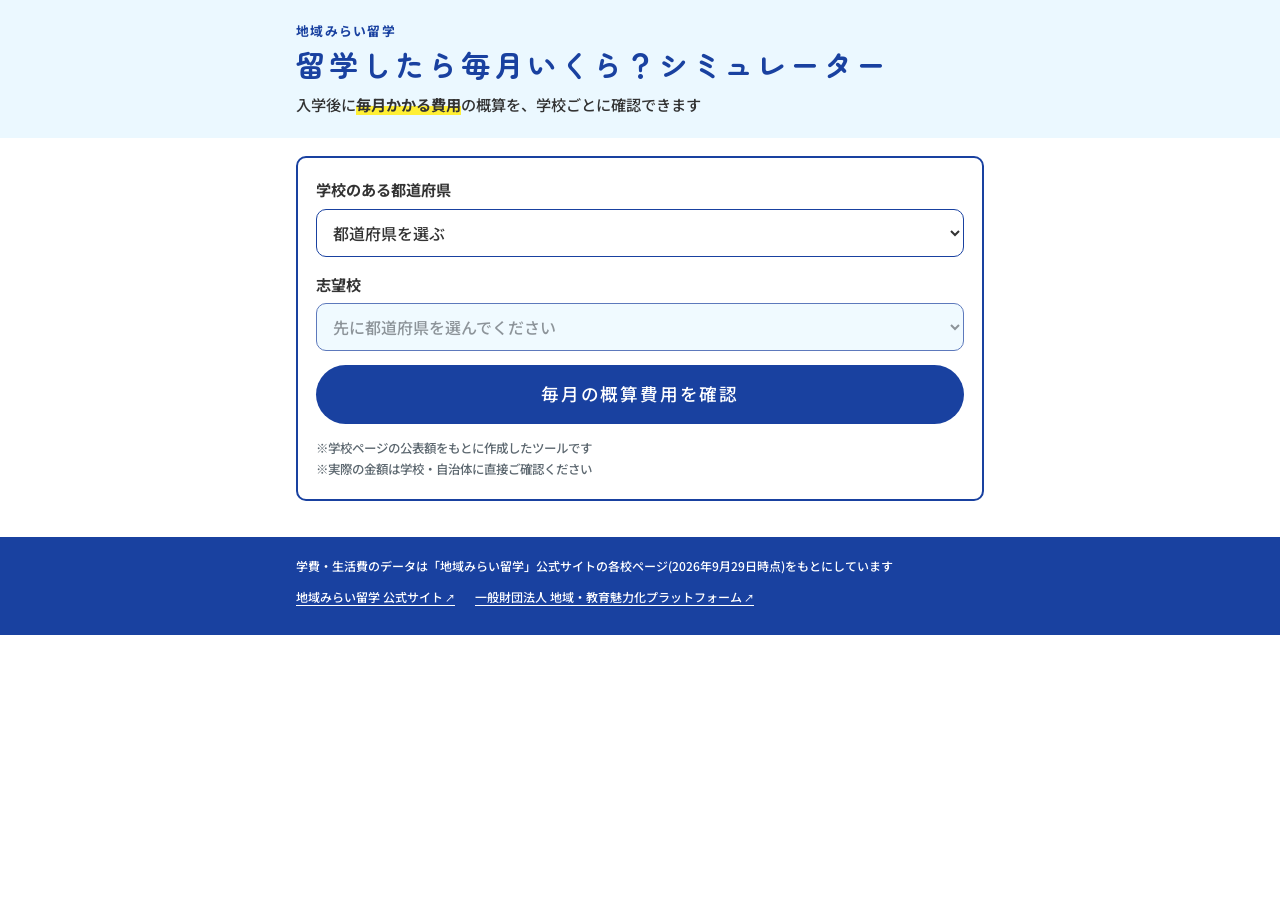
==== docs/index.html @ 64e3af39 "CSS・JSに版番号をつけ、更新がすぐ反映されるようにする Co-Authored-By: Claude Opus 5.5 <noreply@anthropic.com>" ====
<!DOCTYPE html>
<html lang="ja">
<head>
<meta charset="UTF-8">
<meta name="viewport" content="width=device-width, initial-scale=1.0, viewport-fit=cover">
<title>留学したら毎月いくら？シミュレーター｜地域みらい留学</title>
<meta name="description" content="地域みらい留学で入学後に毎月かかる費用の概算を、学校ごとに確認できるシミュレーターです">
<link rel="preconnect" href="https://fonts.googleapis.com">
<link rel="preconnect" href="https://fonts.gstatic.com" crossorigin>
<link rel="stylesheet" href="https://fonts.googleapis.com/css2?family=Noto+Sans+JP:wght@400;500;700&family=Zen+Maru+Gothic:wght@700&display=swap">
<link rel="stylesheet" href="style.css?v=20261119-2">
</head>
<body>
<header class="site-header">
  <div class="wrap">
    <p class="eyebrow">地域みらい留学</p>
    <h1><span class="h1-tail">留学したら毎月いくら？</span><span class="h1-tail">シミュレーター</span></h1>
    <p class="header-lead">入学後に<strong>毎月かかる費用</strong>の概算を、学校ごとに確認できます</p>
  </div>
</header>

<main class="wrap">
  <!-- ===== 入力(ファーストビューに置く) ===== -->
  <form id="sim-form" class="sim-card" novalidate>
    <div class="sim-step">
      <label class="sim-label" for="pref">学校のある都道府県</label>
      <select id="pref" class="select">
        <option value="">都道府県を選ぶ</option>
      </select>
    </div>
    <div class="sim-step">
      <label class="sim-label" for="school">志望校</label>
      <select id="school" class="select" disabled>
        <option value="">先に都道府県を選んでください</option>
      </select>
      <p class="field-error" id="school-error" hidden></p>
    </div>
    <button type="submit" class="cta">毎月の概算費用を確認</button>
    <p class="sim-foot">※学校ページの公表額をもとに作成したツールです<br>※実際の金額は学校・自治体に直接ご確認ください</p>
  </form>

  <div id="result" class="result" hidden tabindex="-1"></div>
</main>

<footer class="site-footer">
  <div class="wrap">
    <p>学費・生活費のデータは「地域みらい留学」公式サイトの各校ページ(2026年9月29日時点)をもとにしています</p>
    <ul class="footer-links">
      <li><a href="https://c-mirai.jp/" target="_blank" rel="noopener">地域みらい留学 公式サイト</a></li>
      <li><a href="https://c-platform.or.jp/" target="_blank" rel="noopener">一般財団法人 地域・教育魅力化プラットフォーム</a></li>
    </ul>
  </div>
</footer>

<script src="config.js?v=20261119-2"></script>
<script src="app.js?v=20261119-2"></script>
</body>
</html>
---- docs/style.css ----
/* Layout: 1カラム(最大720px)。白地に、区切りたい箇所だけメインカラーの淡色・#F5F5F5・アクセントの淡色を敷く。
   ブランド指定の配色(白地)に合わせ、ライトテーマ固定のデザインとする。 */
:root {
  /* 地域みらい留学のトンマナ(地域みらい留学/トンマナ.md、基準は c-mirai.jp/nyushi/)に合わせた配色 */
  --main: #1941a0;          /* ネイビー(主色):見出し・ボタン・カードの枠線・番号バッジ */
  --main-ink: #1941a0;
  --deep: #15295a;          /* ディープネイビー */
  --main-tint: #ebf8ff;     /* スカイ:面の背景 */
  --accent: #ffef35;        /* イエロー:点で使うハイライト */
  --accent-edge: #ffef35;
  --accent-tint: #ebf8ff;   /* イエローは広い面に使わないため、淡色の面はスカイにそろえる */
  --amber: #f6a811;         /* アンバー:小さなラベル */
  --ink: #333333;           /* 本文 */
  --ink-sub: #5d6870;       /* 補足文字 */
  --line: #c9d6ec;          /* 区切り線(ネイビーの淡色) */
  --soft: #ebf8ff;
  --paper: #ffffff;
  --error: #c62828;

  --font-body: "Noto Sans JP", "Hiragino Sans", "Hiragino Kaku Gothic ProN", "Yu Gothic", "Meiryo", sans-serif;
  --font-display: "Zen Maru Gothic", var(--font-body);

  --radius: 10px;           /* カードの角丸は10px、ボタンはピル */
  color-scheme: light;
}

* { box-sizing: border-box; }
[hidden] { display: none !important; }

html { -webkit-text-size-adjust: 100%; }

body {
  margin: 0;
  background: var(--paper);
  color: var(--ink);
  font-family: var(--font-body);
  font-size: 16px;
  line-height: 1.75;
}

.wrap {
  width: 100%;
  max-width: 720px;
  margin-inline: auto;
  padding-inline: 16px;
}

h1, h2, h3 { text-wrap: balance; }

button, input, select { font: inherit; color: inherit; }

:focus-visible { outline: 3px solid var(--main); outline-offset: 2px; }

/* ---------- header ---------- */
.site-header {
  background: var(--main-tint);
  border-top: 6px solid var(--main);
  padding-block: 20px 22px;
}
.eyebrow {
  margin: 0;
  font-size: 0.8rem;
  font-weight: 700;
  letter-spacing: 0.08em;
  color: var(--main-ink);
}
.site-header h1 {
  margin: 2px 0 0;
  font-family: var(--font-display);
  font-weight: 700;
  font-size: clamp(1.35rem, 4.6vw, 1.85rem);
  line-height: 1.4;
  color: var(--ink);
}

main.wrap { padding-block: 20px 40px; display: grid; gap: 28px; }

/* ---------- notice ---------- */
.notice {
  background: var(--soft);
  border-radius: var(--radius);
  padding: 14px 18px;
  font-size: 0.85rem;
  color: var(--ink-sub);
}
.notice h2 { margin: 0 0 4px; font-size: 0.9rem; color: var(--ink); }
.notice ul { margin: 0; padding-left: 1.2em; display: grid; gap: 4px; }
.notice strong { color: var(--ink); }

/* ---------- section titles ---------- */
.section-title {
  margin: 0;
  font-family: var(--font-display);
  font-weight: 700;
  font-size: 1.3rem;
  line-height: 1.45;
}
.section-sub { margin: 2px 0 0; font-size: 0.82rem; color: var(--ink-sub); }

/* ---------- mode select ---------- */
.mode-select { display: grid; gap: 14px; }
.mode-cards { display: grid; grid-template-columns: repeat(auto-fit, minmax(240px, 1fr)); gap: 12px; }
.mode-card {
  display: grid;
  gap: 6px;
  text-align: left;
  padding: 20px 20px 18px;
  background: var(--paper);
  border: 2px solid var(--main);
  border-radius: var(--radius);
  cursor: pointer;
  transition: background-color 0.15s, transform 0.15s;
  min-width: 0;
}
.mode-card:hover { background: var(--main-tint); }
.mode-card:active { transform: translateY(1px); }
.mode-card-title {
  font-family: var(--font-display);
  font-weight: 700;
  font-size: 1.2rem;
  color: var(--main-ink);
}
.mode-card-title::after { content: " →"; }
.mode-card-sub { font-size: 0.8rem; line-height: 1.6; color: var(--ink-sub); }

/* ---------- screen ---------- */
.screen { display: grid; gap: 18px; }
.screen-head { display: grid; gap: 2px; }
.back-link {
  justify-self: start;
  background: none;
  border: none;
  padding: 0 0 6px;
  font-size: 0.85rem;
  color: var(--main-ink);
  cursor: pointer;
  text-decoration: underline;
  text-underline-offset: 3px;
}

/* ---------- form ---------- */
.form {
  display: grid;
  gap: 22px;
  padding: 20px;
  border: 1px solid var(--line);
  border-radius: var(--radius);
  background: var(--paper);
}
.field { margin: 0; padding: 0; border: none; display: grid; gap: 8px; min-width: 0; }
.field-label { font-weight: 700; font-size: 0.95rem; padding: 0; }
.field-hint { font-weight: 400; font-size: 0.78rem; color: var(--ink-sub); margin-left: 6px; }
.field-error { margin: 0; font-size: 0.82rem; color: var(--error); font-weight: 700; }

.select, .picker-search {
  width: 100%;
  padding: 10px 12px;
  border: 1px solid var(--line);
  border-radius: 8px;
  background: var(--paper);
  font-size: 1rem;
}
.select:focus, .picker-search:focus { border-color: var(--main); }

/* school picker */
.picker { border: 1px solid var(--line); border-radius: 8px; overflow: hidden; }
.picker-search { border: none; border-bottom: 1px solid var(--line); border-radius: 0; }
.picker-list { max-height: 280px; overflow-y: auto; background: var(--paper); }
.pref-group { border-bottom: 1px solid var(--soft); }
.pref-group > summary {
  list-style: none;
  cursor: pointer;
  padding: 9px 12px;
  font-size: 0.9rem;
  font-weight: 700;
  background: var(--soft);
  display: flex;
  justify-content: space-between;
  gap: 8px;
}
.pref-group > summary::-webkit-details-marker { display: none; }
.pref-group > summary::after { content: "＋"; color: var(--main-ink); }
.pref-group[open] > summary::after { content: "－"; }
.pref-count { font-weight: 400; color: var(--ink-sub); font-size: 0.8rem; margin-left: 4px; }
.school-option {
  display: flex;
  gap: 10px;
  align-items: flex-start;
  padding: 8px 12px 8px 16px;
  font-size: 0.9rem;
  line-height: 1.5;
  cursor: pointer;
}
.school-option:hover { background: var(--main-tint); }
.school-option input { margin-top: 3px; accent-color: var(--main-ink); flex-shrink: 0; }
.school-option.is-disabled { color: #9aa3a8; cursor: not-allowed; }
.picker-empty { padding: 14px 12px; font-size: 0.85rem; color: var(--ink-sub); margin: 0; }

.chips { display: flex; flex-wrap: wrap; gap: 6px; }
.chip {
  display: inline-flex;
  align-items: center;
  gap: 6px;
  padding: 4px 6px 4px 12px;
  background: var(--main-tint);
  border-radius: 999px;
  font-size: 0.82rem;
  max-width: 100%;
}
.chip-text { overflow-wrap: anywhere; }
.chip button {
  border: none;
  background: var(--paper);
  border-radius: 999px;
  width: 22px;
  height: 22px;
  line-height: 1;
  cursor: pointer;
  color: var(--main-ink);
  flex-shrink: 0;
}

/* segmented (宿泊日数・交通手段) / toggles */
.segmented, .toggles { display: flex; flex-wrap: wrap; gap: 8px; }
.segment, .toggle { position: relative; cursor: pointer; }
.segment input, .toggle input { position: absolute; opacity: 0; pointer-events: none; }
.segment span, .toggle span {
  display: inline-block;
  min-width: 84px;
  text-align: center;
  padding: 9px 16px;
  border: 2px solid var(--line);
  border-radius: 999px;
  font-weight: 700;
  font-size: 0.92rem;
  background: var(--paper);
  transition: background-color 0.15s, border-color 0.15s;
}
.segment input:checked + span, .toggle input:checked + span {
  border-color: var(--main);
  background: var(--main-tint);
  color: var(--main-ink);
}
.toggle input:checked + span::before { content: "✓ "; }
.segment input:focus-visible + span, .toggle input:focus-visible + span { outline: 3px solid var(--main); outline-offset: 2px; }

.small-notes { margin: 0; padding-left: 1.1em; font-size: 0.78rem; line-height: 1.65; color: var(--ink-sub); display: grid; gap: 2px; }

.cta {
  width: 100%;
  padding: 14px 20px;
  border: none;
  border-bottom: 3px solid var(--accent-edge);
  border-radius: 999px;
  background: var(--accent);
  font-family: var(--font-display);
  font-weight: 700;
  font-size: 1.1rem;
  cursor: pointer;
}
.cta:hover { filter: brightness(0.97); }
.cta:active { transform: translateY(1px); }

/* ---------- result ---------- */
.result { display: grid; gap: 16px; outline: none; }
.result-title {
  margin: 0;
  font-family: var(--font-display);
  font-size: 1.2rem;
  font-weight: 700;
}


.school-block {
  border: 1px solid var(--line);
  border-radius: var(--radius);
  padding: 16px 18px;
  display: grid;
  gap: 10px;
}
.school-block h4 {
  margin: 0;
  font-size: 1.02rem;
  line-height: 1.5;
}
.school-meta { margin: 0; font-size: 0.78rem; color: var(--ink-sub); }
.school-meta a { color: var(--main-ink); }

.rows { margin: 0; display: grid; }
.row {
  display: grid;
  grid-template-columns: minmax(0, 1fr) auto;
  gap: 4px 12px;
  padding: 10px 0;
  border-top: 1px dashed var(--line);
  align-items: baseline;
}
.row:first-child { border-top: none; }
.row dt { font-weight: 700; font-size: 0.92rem; }
.row dd { margin: 0; text-align: right; font-weight: 700; font-variant-numeric: tabular-nums; white-space: nowrap; }
.row dd .unit { font-weight: 400; font-size: 0.78rem; color: var(--ink-sub); margin-left: 2px; }
.row .row-sub { grid-column: 1 / -1; margin: 0; font-size: 0.78rem; color: var(--ink-sub); line-height: 1.6; }
.row.is-subtotal { border-top: 2px solid var(--line); }
.row.is-subtotal dt, .row.is-subtotal dd { color: var(--main-ink); }
.row .ask { color: var(--ink-sub); font-weight: 400; font-size: 0.85rem; white-space: normal; }

.info-box {
  border-radius: var(--radius);
  padding: 14px 18px;
  display: grid;
  gap: 6px;
}
.info-box h4 { margin: 0; font-size: 0.92rem; }
.info-box ul { margin: 0; padding: 0; list-style: none; display: grid; gap: 6px; font-size: 0.85rem; line-height: 1.65; }
.info-box.is-notes { background: var(--soft); }
.info-box.is-notes li { padding-left: 1em; text-indent: -1em; }
.info-box.is-notes li::before { content: "・"; }

.info-box.is-checklist { background: var(--main-tint); }
.info-box.is-checklist h4 { color: var(--main-ink); }
.info-box.is-checklist li {
  position: relative;
  padding-left: 30px;
}
/* 項目の印: チェックできるボックスに見えないよう、枠のない青い✓にする */
.info-box.is-checklist li::before {
  content: "✓";
  position: absolute;
  left: 2px;
  top: -0.12em;
  font-size: 1.3rem;
  font-weight: 700;
  line-height: 1.5;
  color: var(--main);
}

.recalc {
  justify-self: start;
  background: none;
  border: none;
  padding: 0;
  font-size: 0.85rem;
  color: var(--main-ink);
  text-decoration: underline;
  text-underline-offset: 3px;
  cursor: pointer;
}

/* ---------- footer ---------- */
.site-footer {
  background: var(--soft);
  padding-block: 18px 28px;
  font-size: 0.75rem;
  color: var(--ink-sub);
}
.site-footer p { margin: 0; }

.load-error { margin: 0; padding: 14px 18px; border-radius: var(--radius); background: var(--accent-tint); font-size: 0.9rem; }

@media (prefers-reduced-motion: reduce) {
  * { transition: none !important; }
}

/* ---------- 交通手段(学校ごと) ---------- */
.transport-list { display: grid; gap: 10px; }
.transport-row {
  display: grid;
  gap: 6px;
  padding: 12px 14px;
  border: 1px solid var(--line);
  border-radius: 10px;
  background: var(--soft);
  min-width: 0;
}
.transport-school { margin: 0; font-weight: 700; font-size: 0.9rem; line-height: 1.5; }
.transport-note { margin: 0; font-size: 0.78rem; line-height: 1.6; color: var(--ink-sub); }
.segmented.is-compact span { min-width: 72px; padding: 6px 12px; font-size: 0.88rem; }
.segment.is-unavailable { cursor: not-allowed; }
.segment.is-unavailable span { color: #a3abb0; border-style: dashed; background: var(--paper); }
.airport-field { margin-top: 6px; }
.field-hint-block { margin: 0; font-size: 0.78rem; color: var(--ink-sub); }

/* ---------- 結果: 学校ごとの注記 ---------- */
.school-note { margin: 0; font-size: 0.78rem; color: var(--ink-sub); }
.row .row-sub strong { color: var(--ink); }
.info-box.is-notes strong { color: var(--ink); }
.privacy-note { margin: -10px 0 0; font-size: 0.74rem; color: var(--ink-sub); text-align: center; }
.transport-choice { display: flex; flex-wrap: wrap; align-items: center; gap: 6px 10px; }
.choice-label { font-size: 0.78rem; font-weight: 700; color: var(--ink-sub); min-width: 4.5em; }

/* ---------- 地図から探す(Googleマイマップの埋め込み) ----------
   見本(chiiki-mirai-guide/events.html)と同じ形。色はこのサイトの変数に置き換え:
   --ac → --accent / --ac2 → --accent-edge / --onac → --ink / --line → --line / --surf2 → --soft
   このサイトのカードには影がないため、--sh(box-shadow)は付けない。 */
.mapwrap{margin:20px 0 4px}
.maphead{display:flex;align-items:baseline;gap:14px;margin-bottom:10px;flex-wrap:wrap}
.maphead h3{font-size:18px;margin:0}
.maplink{margin-left:auto;font-size:12.8px;font-weight:700;text-decoration:none;white-space:nowrap;
 border:1px solid var(--accent);border-radius:999px;padding:7px 16px;color:var(--ink);background:var(--accent)}
.maplink:hover{background:var(--accent-edge);border-color:var(--accent-edge)}
@media(max-width:620px){.maplink{margin-left:0}}
.mapbox{position:relative;width:100%;height:440px;border:1px solid var(--line);border-radius:11px;
 overflow:hidden;background:var(--soft)}
.mapbox iframe{position:absolute;inset:0;width:100%;height:100%;border:0}
@media(max-width:620px){.mapbox{height:340px}}
.mapnote{margin-top:8px}

/* ---------- 留学後: 初年度の費用(項目のみ)・月々の生活費(学校ページの明細) ---------- */
.detail-block { display: grid; gap: 8px; padding-top: 10px; border-top: 1px dashed var(--line); }
.detail-block h5 { margin: 0; font-size: 0.92rem; }
.detail-src { font-weight: 400; font-size: 0.78rem; color: var(--ink-sub); }
.detail-lead { margin: 0; font-size: 0.85rem; line-height: 1.65; }
.detail-lead a { color: var(--main-ink); }
.detail-lead .ask { color: var(--ink-sub); }
.detail-note { margin: 0; font-size: 0.78rem; line-height: 1.65; color: var(--ink-sub); }
.item-tags { margin: 0; padding: 0; list-style: none; display: flex; flex-wrap: wrap; gap: 6px; }
.item-tags li { font-size: 0.82rem; line-height: 1.5; padding: 4px 10px; border-radius: 999px; background: var(--main-tint); color: var(--main-ink); }
.detail-block .rows .row dt { font-weight: 400; }
.detail-block .rows .row.is-subtotal dt { font-weight: 700; }
.badges { display: inline-flex; flex-wrap: wrap; gap: 4px; }
.badge { font-size: 0.74rem; padding: 1px 8px; border-radius: 999px; border: 1px solid var(--line); background: var(--paper); color: var(--ink); }

/* ---------- TOP: このシミュレーターでわかること ---------- */
.intro { display: grid; gap: 8px; font-size: 0.92rem; line-height: 1.8; }
.intro h2 { margin: 0; font-size: 1.1rem; line-height: 1.5; }
.intro p { margin: 0; }
.intro-list { margin: 0; padding: 0; list-style: none; display: grid; gap: 8px; }
.intro-list li {
  display: grid;
  gap: 2px;
  padding: 10px 14px;
  border-left: 4px solid var(--main);
  background: var(--main-tint);
  border-radius: 0 8px 8px 0;
}
.intro-list strong { color: var(--main-ink); }
.intro-list span { font-size: 0.85rem; }

/* ---------- 検討時: 結果の前提・考え方のポイント ---------- */
.result-lead {
  margin: 0;
  padding: 12px 16px;
  border-radius: var(--radius);
  background: var(--accent-tint);
  font-size: 0.9rem;
  line-height: 1.7;
}
.info-box.is-points { background: var(--accent-tint); }
.info-box.is-points ol { margin: 0; padding: 0; list-style: none; counter-reset: pt; display: grid; gap: 10px; font-size: 0.85rem; line-height: 1.65; }
.info-box.is-points li { counter-increment: pt; position: relative; padding-left: 30px; display: grid; gap: 2px; }
.info-box.is-points li::before {
  content: counter(pt);
  position: absolute; left: 0; top: 1px;
  width: 22px; height: 22px; border-radius: 50%;
  background: var(--accent); color: var(--ink);
  font-weight: 700; font-size: 0.8rem; line-height: 22px; text-align: center;
}

/* ---------- 留学後: 他に考えておくべき費用 ---------- */
.other-costs { background: var(--soft); border-color: var(--soft); }
.other-costs .badge, .other-costs .item-tags li { background: var(--paper); }

/* ---------- 検討時: 地図で選ぶ ---------- */
.map-steps { display: grid; grid-template-columns: 1fr 1fr; gap: 8px; margin-bottom: 8px; }
.map-step {
  display: flex; align-items: center; justify-content: center; gap: 8px;
  padding: 10px 8px; border: 2px solid var(--line); border-radius: 10px;
  background: var(--paper); font-weight: 700; font-size: 0.9rem; cursor: pointer; line-height: 1.3;
}
.map-step-no {
  display: inline-grid; place-items: center; width: 22px; height: 22px; border-radius: 50%;
  background: var(--line); color: var(--ink); font-size: 0.8rem; flex: none;
}
.map-step.is-active { border-color: var(--main); background: var(--main-tint); color: var(--main-ink); }
.map-step.is-active .map-step-no { background: var(--main); color: #fff; }
.map-guide { margin: 0 0 8px; font-size: 0.85rem; line-height: 1.6; }
.map-canvas { position: absolute; inset: 0; }
.map-fallback { margin: 8px 0 0; font-size: 0.85rem; color: var(--error); }

.map-summary { display: grid; gap: 14px; }
.summary-item { display: grid; gap: 6px; }
.summary-item .field-label { margin: 0; }
.summary-value { margin: 0; font-size: 0.9rem; color: var(--ink-sub); }
.selected-list { display: grid; gap: 8px; }
.selected-item {
  display: flex; align-items: center; justify-content: space-between; gap: 10px;
  padding: 10px 12px; border: 1px solid var(--line); border-radius: 10px; background: var(--soft);
}
.selected-text { min-width: 0; }
.selected-name { margin: 0; font-weight: 700; font-size: 0.9rem; line-height: 1.5; }
.selected-meta { margin: 0; font-size: 0.8rem; color: var(--ink-sub); }
.selected-actions { display: flex; gap: 6px; flex: none; }
.selected-actions button {
  padding: 4px 10px; border: 1px solid var(--line); border-radius: 999px; background: var(--paper);
  font-size: 0.8rem; cursor: pointer;
}

/* 地図の吹き出し(学校のピン) */
.pop { font-family: var(--font-body); color: var(--ink); display: grid; gap: 4px; min-width: 220px; }
.pop p, .leaflet-popup-content .pop p { margin: 0; }
.pop-name { font-weight: 700; font-size: 0.95rem; line-height: 1.45; }
.pop-meta { font-size: 0.78rem; color: var(--ink-sub); }
.pop-meta a { color: var(--main-ink); }
.pop-label { margin-top: 6px !important; font-size: 0.78rem; font-weight: 700; }
.pop-label span { font-weight: 400; color: var(--ink-sub); }
.pop-seg { display: flex; gap: 6px; }
.pop-seg button {
  flex: 1; padding: 6px 4px; border: 1px solid var(--line); border-radius: 8px; background: var(--paper);
  font-size: 0.85rem; cursor: pointer; color: var(--ink);
}
.pop-seg button[aria-pressed="true"] { border-color: var(--main); background: var(--main); color: #fff; font-weight: 700; }
.pop-seg button:disabled { color: #a3abb0; border-style: dashed; cursor: not-allowed; background: var(--paper); }
.pop-note { font-size: 0.74rem; color: var(--ink-sub); line-height: 1.5; }
.pop-error { font-size: 0.78rem; color: var(--error); }
.pop-actions { display: grid; gap: 6px; margin-top: 8px; }
.pop-add {
  padding: 9px; border: none; border-radius: 999px; background: var(--accent); color: var(--ink);
  font-weight: 700; font-size: 0.9rem; cursor: pointer;
}
.pop-remove { padding: 6px; border: 1px solid var(--line); border-radius: 999px; background: var(--paper); font-size: 0.8rem; cursor: pointer; }

/* 地理院地図のときの「お住まいの場所」の印 */
.home-pin span {
  display: grid; place-items: center; width: 26px; height: 26px; border-radius: 50%;
  background: #333333; color: #fff; font-weight: 700; font-size: 12px; border: 2px solid #fff;
  box-sizing: border-box;
}
.pin-panel { position: relative; margin-top: 8px; padding: 12px 14px; border: 2px solid var(--main); border-radius: 11px; background: var(--paper); }
.pin-panel .pop { padding-right: 24px; }
.pin-panel-close { position: absolute; top: 6px; right: 8px; border: none; background: none; font-size: 1.2rem; line-height: 1; cursor: pointer; color: var(--ink-sub); padding: 4px; }

/* ===================== v2(2026-11 内海):留学後の費用だけに絞った画面 ===================== */
main.wrap { display: grid; gap: 22px; padding-block: 18px 36px; }
.header-lead { margin: 6px 0 0; font-size: 0.95rem; line-height: 1.6; }
.header-lead strong { color: var(--main-ink); }

/* 入力カード(ファーストビューに置く、電卓のように「選んで押す」だけ) */
.sim-card {
  display: grid; gap: 14px;
  padding: 18px;
  border: 2px solid var(--main);
  border-radius: var(--radius);
  background: var(--paper);
  box-shadow: 0 4px 0 var(--main-tint);
}
.sim-step { display: grid; gap: 6px; }
.sim-label { display: flex; align-items: center; gap: 8px; font-weight: 700; font-size: 0.95rem; }
.sim-no {
  display: inline-grid; place-items: center; flex: none;
  width: 24px; height: 24px; border-radius: 50%;
  background: var(--main); color: #fff; font-size: 0.8rem; font-weight: 700;
}
.sim-card .select { width: 100%; min-height: 48px; font-size: 1rem; }
.sim-card .select:disabled { background: var(--soft); color: var(--ink-sub); }
.sim-foot { margin: 0; font-size: 0.78rem; line-height: 1.7; color: var(--ink-sub); text-align: center; }
.sim-foot a { color: var(--main-ink); white-space: nowrap; }

/* 結果 */
.school-name { margin: 0; font-size: 1.15rem; line-height: 1.5; }
.cost-section { display: grid; gap: 6px; padding-top: 12px; border-top: 2px solid var(--main-tint); }
.cost-section:first-of-type { border-top: none; padding-top: 0; }
.cost-section h4 { margin: 0; display: flex; align-items: center; gap: 8px; font-size: 1rem; }
.cost-section h5 { margin: 8px 0 0; font-size: 0.85rem; color: var(--ink-sub); }
.cost-tag { flex: none; font-size: 0.72rem; font-weight: 700; padding: 2px 10px; border-radius: 999px; }
.cost-tag.is-monthly { background: var(--main); color: #fff; }
.cost-tag.is-once { background: var(--accent); color: var(--ink); }
.cost-tag.is-sometimes { background: var(--soft); color: var(--ink); border: 1px solid var(--line); }
.row dd .zero { color: var(--main-ink); font-size: 1.05rem; }
.row .row-sub a { color: var(--main-ink); }
.more { margin-top: 6px; }
.more summary { cursor: pointer; color: var(--main-ink); font-size: 0.8rem; }
.more-list { margin: 6px 0 0; padding: 0; list-style: none; display: grid; gap: 4px; font-size: 0.8rem; }
.more-list li { display: grid; grid-template-columns: minmax(0, 1fr) auto; gap: 0 10px; color: var(--ink); }
.more-list small { grid-column: 1 / -1; color: var(--ink-sub); }

.info-box.is-good { background: var(--accent-tint); }
.info-box.is-good li { padding-left: 1em; text-indent: -1em; }
.info-box.is-good li::before { content: "・"; }
.info-box.is-good .school-note { text-indent: 0; padding-left: 0; font-size: 0.8rem; color: var(--ink-sub); }
.info-box.is-good .school-note::before { content: none; }
.info-box.is-good .school-note strong { display: block; color: var(--ink); }

.about { display: grid; gap: 8px; }
.about h2 { margin: 0; font-size: 1rem; }
.about-list { margin: 0; padding: 0; list-style: none; display: grid; gap: 6px; }
.about-list li { display: grid; gap: 0; padding: 10px 14px; border-radius: 10px; background: var(--main-tint); font-size: 0.85rem; line-height: 1.6; }
.about-list strong { color: var(--main-ink); }

/* ===================== 地域みらい留学のトンマナに合わせる上書き(2026-11) ===================== */
body { font-weight: 500; }
strong { font-weight: 700; }
.site-header { border-top: none; background: var(--main-tint); }
.eyebrow { color: var(--main); letter-spacing: 0.1em; }
.site-header h1 { font-family: var(--font-display); color: var(--main); letter-spacing: 0.1em; }
.header-lead strong { background: linear-gradient(transparent 60%, var(--accent) 60%); color: var(--ink); }
h2, h3, h4, h5, .section-title, .school-name, .about h2 { color: var(--main); letter-spacing: 0.1em; }
.cost-section h5 { color: var(--main); letter-spacing: 0.05em; }

/* カード=白地+ネイビーの細枠+角丸10px+影なし */
.sim-card { border: 2px solid var(--main); border-radius: var(--radius); box-shadow: none; }
.school-block { border: 1px solid var(--main); border-radius: var(--radius); }
.select { border: 1px solid var(--main); border-radius: var(--radius); }
.sim-no { background: var(--main); }
.sim-foot { text-align: left; }
.sim-foot a, .school-meta a, .row .row-sub a, .detail-lead a, .more summary { color: var(--main); }

/* ボタン=ネイビー塗りのピル、白文字 Medium、字間0.1em */
.cta {
  background: var(--main); color: #fff;
  border: none; border-radius: 999px;
  font-family: var(--font-body); font-weight: 500; letter-spacing: 0.1em;
}
.cta:hover { background: var(--deep); filter: none; }

/* ラベル: 毎月=ネイビー、最初だけ=イエロー(点で使う)、年に何回か=アンバー */
.cost-tag { letter-spacing: 0.05em; }
.cost-tag.is-monthly { background: var(--main); color: #fff; }
.cost-tag.is-once { background: var(--accent); color: var(--ink); }
.cost-tag.is-sometimes { background: var(--amber); color: #fff; border: none; }
.cost-section { border-top: 1px solid var(--line); }
.row { border-top: 1px dashed var(--line); }
.row dd .zero { color: var(--main); }
.item-tags li { background: var(--main-tint); color: var(--main); }

/* 情報の箱:スカイの面(イエローを広い面に使わない) */
.info-box.is-good, .info-box.is-checklist { background: var(--paper); border: 1px solid var(--main); }
.info-box.is-good h4, .info-box.is-checklist h4 { color: var(--main); }
.notice { background: var(--main-tint); }
.about-list li { background: var(--main-tint); }
.about-list strong { color: var(--main); }
.site-footer { background: var(--main); color: #fff; border-radius: 0; }
.site-footer p { color: #fff; }

/* 長いURLや学校名で横にはみ出さないようにする */
.result, .result > *, .school-block > *, .cost-section > *, .rows, .row > * { min-width: 0; }
.row .row-sub, .detail-note, .more-list, .info-box li { overflow-wrap: anywhere; }

/* 名前が長いので、スマホでは語の途中で切らず「シミュレーター」を次の行へ送る */
.site-header h1 .h1-tail { display: inline-block; }

/* ---------- 毎月の合計 ---------- */
.total-box { background: var(--main-tint); border: 1px solid var(--main); border-radius: var(--radius); padding: 14px 16px; margin: 4px 0 16px; }
.total-label { margin: 0; font-size: .85rem; font-weight: 700; color: var(--main); }
.total-value { margin: 2px 0 6px; font-family: var(--font-display); font-weight: 700; font-size: clamp(1.6rem, 6.5vw, 2rem); line-height: 1.3; color: var(--main); overflow-wrap: anywhere; }
.total-value .unit { font-size: .55em; margin-left: 2px; }
.total-notes { margin: 0; padding-left: 1.1em; font-size: .78rem; color: var(--ink-sub); line-height: 1.6; }
.total-box.is-na .total-na { margin: 4px 0 0; font-size: .9rem; }

/* ---------- 帰省の交通費: Googleマップで調べるボタン ---------- */
.route-btn { display: flex; align-items: center; justify-content: center; gap: 10px; width: 100%; box-sizing: border-box; margin-top: 10px; padding: 12px 18px; border: 2px solid var(--main); border-radius: 999px; background: var(--paper); color: var(--main); font-weight: 700; font-size: .95rem; line-height: 1.4; text-decoration: none; text-align: left; }
.route-btn svg { flex: none; }
.route-btn small { display: block; font-size: .72rem; font-weight: 500; color: var(--ink-sub); }
.route-btn:hover, .route-btn:focus-visible { background: var(--main-tint); }
.route-btn:focus-visible { outline: 3px solid var(--accent); outline-offset: 2px; }

/* ---------- フッターのリンク ---------- */
.footer-links { list-style: none; margin: 10px 0 0; padding: 0; display: flex; flex-wrap: wrap; gap: 6px 20px; }
.site-footer .footer-links a { color: #fff; text-decoration: underline; text-underline-offset: 3px; font-weight: 500; }
.site-footer .footer-links a::after { content: " ↗"; font-size: .85em; }
.site-footer .footer-links a:hover { opacity: .85; }

/* ---------- 入学のときにかかる費用: 項目ごとの金額 ---------- */
.once-rows .row { padding: 8px 0; }
.once-rows dt { font-weight: 500; }
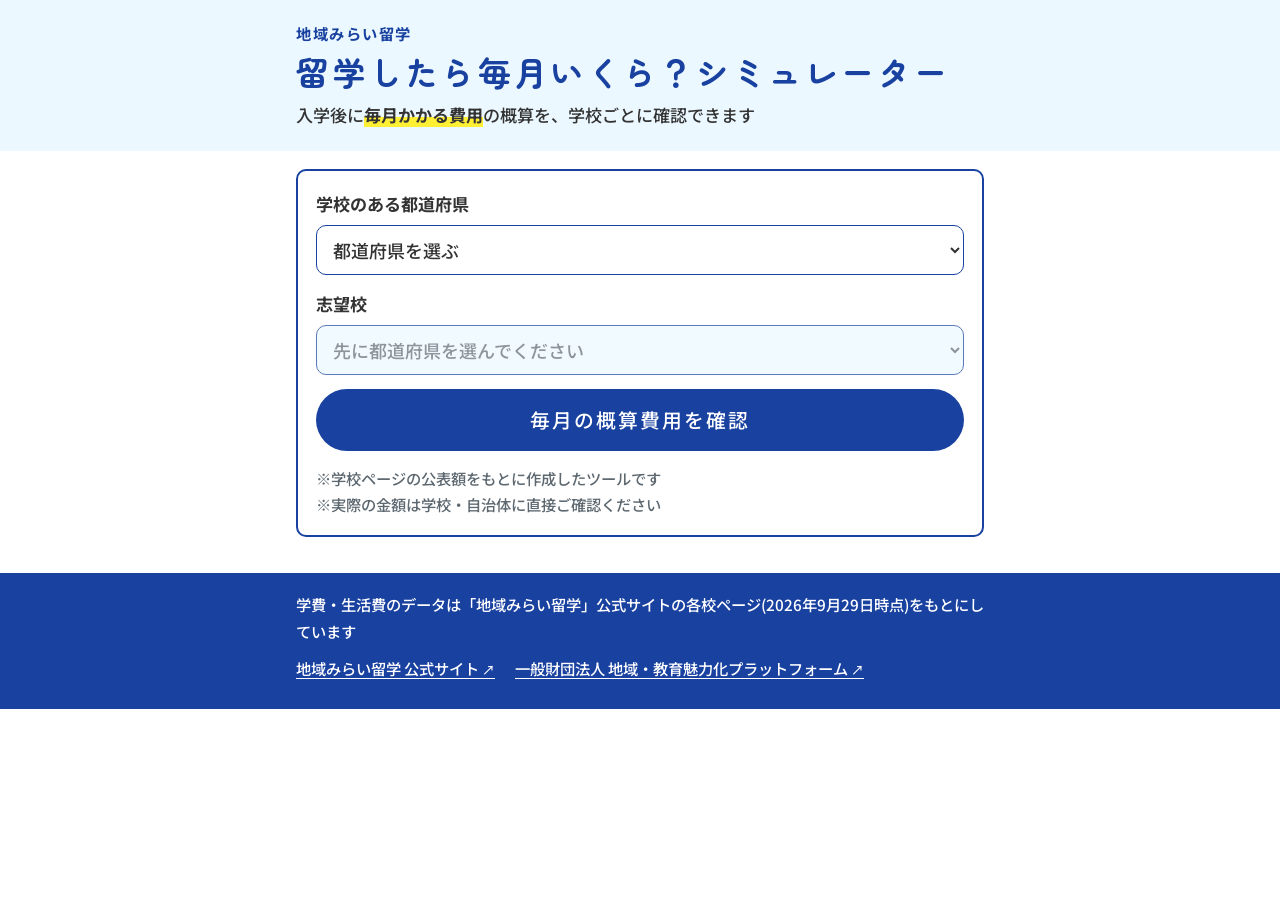
==== commit 980b3f47: "確認会の指摘を反映：文字を全体に大きく、金額のない項目は学校への問い合わせを促す、学校ページの費用欄へ直接飛ぶボタンを2か所に、確認事項を例として見せる Co-Authored-By: Claude " ====
--- a/docs/index.html
+++ b/docs/index.html
@@ -8,7 +8,7 @@
 <link rel="preconnect" href="https://fonts.googleapis.com">
 <link rel="preconnect" href="https://fonts.gstatic.com" crossorigin>
 <link rel="stylesheet" href="https://fonts.googleapis.com/css2?family=Noto+Sans+JP:wght@400;500;700&family=Zen+Maru+Gothic:wght@700&display=swap">
-<link rel="stylesheet" href="style.css?v=20261119-2">
+<link rel="stylesheet" href="style.css?v=20261121-1">
 </head>
 <body>
 <header class="site-header">
@@ -52,7 +52,7 @@
   </div>
 </footer>
 
-<script src="config.js?v=20261119-2"></script>
-<script src="app.js?v=20261119-2"></script>
+<script src="config.js?v=20261121-1"></script>
+<script src="app.js?v=20261121-1"></script>
 </body>
 </html>
--- a/docs/style.css
+++ b/docs/style.css
@@ -27,14 +27,14 @@
 * { box-sizing: border-box; }
 [hidden] { display: none !important; }
 
-html { -webkit-text-size-adjust: 100%; }
+html { -webkit-text-size-adjust: 100%; font-size: 112.5%; }
 
 body {
   margin: 0;
   background: var(--paper);
   color: var(--ink);
   font-family: var(--font-body);
-  font-size: 16px;
+  font-size: 1rem;
   line-height: 1.75;
 }
 
@@ -59,7 +59,7 @@
 }
 .eyebrow {
   margin: 0;
-  font-size: 0.8rem;
+  font-size: .85rem;
   font-weight: 700;
   letter-spacing: 0.08em;
   color: var(--main-ink);
@@ -121,7 +121,7 @@
   color: var(--main-ink);
 }
 .mode-card-title::after { content: " →"; }
-.mode-card-sub { font-size: 0.8rem; line-height: 1.6; color: var(--ink-sub); }
+.mode-card-sub { font-size: .85rem; line-height: 1.6; color: var(--ink-sub); }
 
 /* ---------- screen ---------- */
 .screen { display: grid; gap: 18px; }
@@ -149,7 +149,7 @@
 }
 .field { margin: 0; padding: 0; border: none; display: grid; gap: 8px; min-width: 0; }
 .field-label { font-weight: 700; font-size: 0.95rem; padding: 0; }
-.field-hint { font-weight: 400; font-size: 0.78rem; color: var(--ink-sub); margin-left: 6px; }
+.field-hint { font-weight: 400; font-size: .85rem; color: var(--ink-sub); margin-left: 6px; }
 .field-error { margin: 0; font-size: 0.82rem; color: var(--error); font-weight: 700; }
 
 .select, .picker-search {
@@ -181,7 +181,7 @@
 .pref-group > summary::-webkit-details-marker { display: none; }
 .pref-group > summary::after { content: "＋"; color: var(--main-ink); }
 .pref-group[open] > summary::after { content: "－"; }
-.pref-count { font-weight: 400; color: var(--ink-sub); font-size: 0.8rem; margin-left: 4px; }
+.pref-count { font-weight: 400; color: var(--ink-sub); font-size: .85rem; margin-left: 4px; }
 .school-option {
   display: flex;
   gap: 10px;
@@ -244,7 +244,7 @@
 .toggle input:checked + span::before { content: "✓ "; }
 .segment input:focus-visible + span, .toggle input:focus-visible + span { outline: 3px solid var(--main); outline-offset: 2px; }
 
-.small-notes { margin: 0; padding-left: 1.1em; font-size: 0.78rem; line-height: 1.65; color: var(--ink-sub); display: grid; gap: 2px; }
+.small-notes { margin: 0; padding-left: 1.1em; font-size: .85rem; line-height: 1.65; color: var(--ink-sub); display: grid; gap: 2px; }
 
 .cta {
   width: 100%;
@@ -283,7 +283,7 @@
   font-size: 1.02rem;
   line-height: 1.5;
 }
-.school-meta { margin: 0; font-size: 0.78rem; color: var(--ink-sub); }
+.school-meta { margin: 0; font-size: .85rem; color: var(--ink-sub); }
 .school-meta a { color: var(--main-ink); }
 
 .rows { margin: 0; display: grid; }
@@ -298,8 +298,8 @@
 .row:first-child { border-top: none; }
 .row dt { font-weight: 700; font-size: 0.92rem; }
 .row dd { margin: 0; text-align: right; font-weight: 700; font-variant-numeric: tabular-nums; white-space: nowrap; }
-.row dd .unit { font-weight: 400; font-size: 0.78rem; color: var(--ink-sub); margin-left: 2px; }
-.row .row-sub { grid-column: 1 / -1; margin: 0; font-size: 0.78rem; color: var(--ink-sub); line-height: 1.6; }
+.row dd .unit { font-weight: 400; font-size: .85rem; color: var(--ink-sub); margin-left: 2px; }
+.row .row-sub { grid-column: 1 / -1; margin: 0; font-size: .85rem; color: var(--ink-sub); line-height: 1.6; }
 .row.is-subtotal { border-top: 2px solid var(--line); }
 .row.is-subtotal dt, .row.is-subtotal dd { color: var(--main-ink); }
 .row .ask { color: var(--ink-sub); font-weight: 400; font-size: 0.85rem; white-space: normal; }
@@ -350,7 +350,7 @@
 .site-footer {
   background: var(--soft);
   padding-block: 18px 28px;
-  font-size: 0.75rem;
+  font-size: .85rem;
   color: var(--ink-sub);
 }
 .site-footer p { margin: 0; }
@@ -373,20 +373,20 @@
   min-width: 0;
 }
 .transport-school { margin: 0; font-weight: 700; font-size: 0.9rem; line-height: 1.5; }
-.transport-note { margin: 0; font-size: 0.78rem; line-height: 1.6; color: var(--ink-sub); }
+.transport-note { margin: 0; font-size: .85rem; line-height: 1.6; color: var(--ink-sub); }
 .segmented.is-compact span { min-width: 72px; padding: 6px 12px; font-size: 0.88rem; }
 .segment.is-unavailable { cursor: not-allowed; }
 .segment.is-unavailable span { color: #a3abb0; border-style: dashed; background: var(--paper); }
 .airport-field { margin-top: 6px; }
-.field-hint-block { margin: 0; font-size: 0.78rem; color: var(--ink-sub); }
+.field-hint-block { margin: 0; font-size: .85rem; color: var(--ink-sub); }
 
 /* ---------- 結果: 学校ごとの注記 ---------- */
-.school-note { margin: 0; font-size: 0.78rem; color: var(--ink-sub); }
+.school-note { margin: 0; font-size: .85rem; color: var(--ink-sub); }
 .row .row-sub strong { color: var(--ink); }
 .info-box.is-notes strong { color: var(--ink); }
-.privacy-note { margin: -10px 0 0; font-size: 0.74rem; color: var(--ink-sub); text-align: center; }
+.privacy-note { margin: -10px 0 0; font-size: .85rem; color: var(--ink-sub); text-align: center; }
 .transport-choice { display: flex; flex-wrap: wrap; align-items: center; gap: 6px 10px; }
-.choice-label { font-size: 0.78rem; font-weight: 700; color: var(--ink-sub); min-width: 4.5em; }
+.choice-label { font-size: .85rem; font-weight: 700; color: var(--ink-sub); min-width: 4.5em; }
 
 /* ---------- 地図から探す(Googleマイマップの埋め込み) ----------
    見本(chiiki-mirai-guide/events.html)と同じ形。色はこのサイトの変数に置き換え:
@@ -408,17 +408,17 @@
 /* ---------- 留学後: 初年度の費用(項目のみ)・月々の生活費(学校ページの明細) ---------- */
 .detail-block { display: grid; gap: 8px; padding-top: 10px; border-top: 1px dashed var(--line); }
 .detail-block h5 { margin: 0; font-size: 0.92rem; }
-.detail-src { font-weight: 400; font-size: 0.78rem; color: var(--ink-sub); }
+.detail-src { font-weight: 400; font-size: .85rem; color: var(--ink-sub); }
 .detail-lead { margin: 0; font-size: 0.85rem; line-height: 1.65; }
 .detail-lead a { color: var(--main-ink); }
 .detail-lead .ask { color: var(--ink-sub); }
-.detail-note { margin: 0; font-size: 0.78rem; line-height: 1.65; color: var(--ink-sub); }
+.detail-note { margin: 0; font-size: .85rem; line-height: 1.65; color: var(--ink-sub); }
 .item-tags { margin: 0; padding: 0; list-style: none; display: flex; flex-wrap: wrap; gap: 6px; }
 .item-tags li { font-size: 0.82rem; line-height: 1.5; padding: 4px 10px; border-radius: 999px; background: var(--main-tint); color: var(--main-ink); }
 .detail-block .rows .row dt { font-weight: 400; }
 .detail-block .rows .row.is-subtotal dt { font-weight: 700; }
 .badges { display: inline-flex; flex-wrap: wrap; gap: 4px; }
-.badge { font-size: 0.74rem; padding: 1px 8px; border-radius: 999px; border: 1px solid var(--line); background: var(--paper); color: var(--ink); }
+.badge { font-size: .85rem; padding: 1px 8px; border-radius: 999px; border: 1px solid var(--line); background: var(--paper); color: var(--ink); }
 
 /* ---------- TOP: このシミュレーターでわかること ---------- */
 .intro { display: grid; gap: 8px; font-size: 0.92rem; line-height: 1.8; }
@@ -453,7 +453,7 @@
   position: absolute; left: 0; top: 1px;
   width: 22px; height: 22px; border-radius: 50%;
   background: var(--accent); color: var(--ink);
-  font-weight: 700; font-size: 0.8rem; line-height: 22px; text-align: center;
+  font-weight: 700; font-size: .85rem; line-height: 22px; text-align: center;
 }
 
 /* ---------- 留学後: 他に考えておくべき費用 ---------- */
@@ -469,7 +469,7 @@
 }
 .map-step-no {
   display: inline-grid; place-items: center; width: 22px; height: 22px; border-radius: 50%;
-  background: var(--line); color: var(--ink); font-size: 0.8rem; flex: none;
+  background: var(--line); color: var(--ink); font-size: .85rem; flex: none;
 }
 .map-step.is-active { border-color: var(--main); background: var(--main-tint); color: var(--main-ink); }
 .map-step.is-active .map-step-no { background: var(--main); color: #fff; }
@@ -488,20 +488,20 @@
 }
 .selected-text { min-width: 0; }
 .selected-name { margin: 0; font-weight: 700; font-size: 0.9rem; line-height: 1.5; }
-.selected-meta { margin: 0; font-size: 0.8rem; color: var(--ink-sub); }
+.selected-meta { margin: 0; font-size: .85rem; color: var(--ink-sub); }
 .selected-actions { display: flex; gap: 6px; flex: none; }
 .selected-actions button {
   padding: 4px 10px; border: 1px solid var(--line); border-radius: 999px; background: var(--paper);
-  font-size: 0.8rem; cursor: pointer;
+  font-size: .85rem; cursor: pointer;
 }
 
 /* 地図の吹き出し(学校のピン) */
 .pop { font-family: var(--font-body); color: var(--ink); display: grid; gap: 4px; min-width: 220px; }
 .pop p, .leaflet-popup-content .pop p { margin: 0; }
 .pop-name { font-weight: 700; font-size: 0.95rem; line-height: 1.45; }
-.pop-meta { font-size: 0.78rem; color: var(--ink-sub); }
+.pop-meta { font-size: .85rem; color: var(--ink-sub); }
 .pop-meta a { color: var(--main-ink); }
-.pop-label { margin-top: 6px !important; font-size: 0.78rem; font-weight: 700; }
+.pop-label { margin-top: 6px !important; font-size: .85rem; font-weight: 700; }
 .pop-label span { font-weight: 400; color: var(--ink-sub); }
 .pop-seg { display: flex; gap: 6px; }
 .pop-seg button {
@@ -510,14 +510,14 @@
 }
 .pop-seg button[aria-pressed="true"] { border-color: var(--main); background: var(--main); color: #fff; font-weight: 700; }
 .pop-seg button:disabled { color: #a3abb0; border-style: dashed; cursor: not-allowed; background: var(--paper); }
-.pop-note { font-size: 0.74rem; color: var(--ink-sub); line-height: 1.5; }
-.pop-error { font-size: 0.78rem; color: var(--error); }
+.pop-note { font-size: .85rem; color: var(--ink-sub); line-height: 1.5; }
+.pop-error { font-size: .85rem; color: var(--error); }
 .pop-actions { display: grid; gap: 6px; margin-top: 8px; }
 .pop-add {
   padding: 9px; border: none; border-radius: 999px; background: var(--accent); color: var(--ink);
   font-weight: 700; font-size: 0.9rem; cursor: pointer;
 }
-.pop-remove { padding: 6px; border: 1px solid var(--line); border-radius: 999px; background: var(--paper); font-size: 0.8rem; cursor: pointer; }
+.pop-remove { padding: 6px; border: 1px solid var(--line); border-radius: 999px; background: var(--paper); font-size: .85rem; cursor: pointer; }
 
 /* 地理院地図のときの「お住まいの場所」の印 */
 .home-pin span {
@@ -548,11 +548,11 @@
 .sim-no {
   display: inline-grid; place-items: center; flex: none;
   width: 24px; height: 24px; border-radius: 50%;
-  background: var(--main); color: #fff; font-size: 0.8rem; font-weight: 700;
+  background: var(--main); color: #fff; font-size: .85rem; font-weight: 700;
 }
 .sim-card .select { width: 100%; min-height: 48px; font-size: 1rem; }
 .sim-card .select:disabled { background: var(--soft); color: var(--ink-sub); }
-.sim-foot { margin: 0; font-size: 0.78rem; line-height: 1.7; color: var(--ink-sub); text-align: center; }
+.sim-foot { margin: 0; font-size: .85rem; line-height: 1.7; color: var(--ink-sub); text-align: center; }
 .sim-foot a { color: var(--main-ink); white-space: nowrap; }
 
 /* 結果 */
@@ -561,22 +561,22 @@
 .cost-section:first-of-type { border-top: none; padding-top: 0; }
 .cost-section h4 { margin: 0; display: flex; align-items: center; gap: 8px; font-size: 1rem; }
 .cost-section h5 { margin: 8px 0 0; font-size: 0.85rem; color: var(--ink-sub); }
-.cost-tag { flex: none; font-size: 0.72rem; font-weight: 700; padding: 2px 10px; border-radius: 999px; }
+.cost-tag { flex: none; font-size: .85rem; font-weight: 700; padding: 2px 10px; border-radius: 999px; }
 .cost-tag.is-monthly { background: var(--main); color: #fff; }
 .cost-tag.is-once { background: var(--accent); color: var(--ink); }
 .cost-tag.is-sometimes { background: var(--soft); color: var(--ink); border: 1px solid var(--line); }
 .row dd .zero { color: var(--main-ink); font-size: 1.05rem; }
 .row .row-sub a { color: var(--main-ink); }
 .more { margin-top: 6px; }
-.more summary { cursor: pointer; color: var(--main-ink); font-size: 0.8rem; }
-.more-list { margin: 6px 0 0; padding: 0; list-style: none; display: grid; gap: 4px; font-size: 0.8rem; }
+.more summary { cursor: pointer; color: var(--main-ink); font-size: .85rem; }
+.more-list { margin: 6px 0 0; padding: 0; list-style: none; display: grid; gap: 4px; font-size: .85rem; }
 .more-list li { display: grid; grid-template-columns: minmax(0, 1fr) auto; gap: 0 10px; color: var(--ink); }
 .more-list small { grid-column: 1 / -1; color: var(--ink-sub); }
 
 .info-box.is-good { background: var(--accent-tint); }
 .info-box.is-good li { padding-left: 1em; text-indent: -1em; }
 .info-box.is-good li::before { content: "・"; }
-.info-box.is-good .school-note { text-indent: 0; padding-left: 0; font-size: 0.8rem; color: var(--ink-sub); }
+.info-box.is-good .school-note { text-indent: 0; padding-left: 0; font-size: .85rem; color: var(--ink-sub); }
 .info-box.is-good .school-note::before { content: none; }
 .info-box.is-good .school-note strong { display: block; color: var(--ink); }
 
@@ -643,13 +643,13 @@
 .total-label { margin: 0; font-size: .85rem; font-weight: 700; color: var(--main); }
 .total-value { margin: 2px 0 6px; font-family: var(--font-display); font-weight: 700; font-size: clamp(1.6rem, 6.5vw, 2rem); line-height: 1.3; color: var(--main); overflow-wrap: anywhere; }
 .total-value .unit { font-size: .55em; margin-left: 2px; }
-.total-notes { margin: 0; padding-left: 1.1em; font-size: .78rem; color: var(--ink-sub); line-height: 1.6; }
+.total-notes { margin: 0; padding-left: 1.1em; font-size: .85rem; color: var(--ink-sub); line-height: 1.6; }
 .total-box.is-na .total-na { margin: 4px 0 0; font-size: .9rem; }
 
 /* ---------- 帰省の交通費: Googleマップで調べるボタン ---------- */
 .route-btn { display: flex; align-items: center; justify-content: center; gap: 10px; width: 100%; box-sizing: border-box; margin-top: 10px; padding: 12px 18px; border: 2px solid var(--main); border-radius: 999px; background: var(--paper); color: var(--main); font-weight: 700; font-size: .95rem; line-height: 1.4; text-decoration: none; text-align: left; }
 .route-btn svg { flex: none; }
-.route-btn small { display: block; font-size: .72rem; font-weight: 500; color: var(--ink-sub); }
+.route-btn small { display: block; font-size: .85rem; font-weight: 500; color: var(--ink-sub); }
 .route-btn:hover, .route-btn:focus-visible { background: var(--main-tint); }
 .route-btn:focus-visible { outline: 3px solid var(--accent); outline-offset: 2px; }
 
@@ -662,3 +662,40 @@
 /* ---------- 入学のときにかかる費用: 項目ごとの金額 ---------- */
 .once-rows .row { padding: 8px 0; }
 .once-rows dt { font-weight: 500; }
+.ask-link { font-size: .85rem; font-weight: 500; color: var(--main); text-decoration: underline; text-underline-offset: 3px; white-space: nowrap; }
+.ask-link:hover { opacity: .8; }
+
+/* ---------- 費用の大見出し(毎月／最初だけ／年に何回か)をはっきりさせる ---------- */
+.cost-section { gap: 8px; padding-top: 22px; margin-top: 6px; border-top: none; }
+.cost-section:first-of-type { padding-top: 4px; margin-top: 0; }
+.cost-section h4 { margin: 0 0 4px; padding: 10px 14px; border-radius: var(--radius); background: var(--main); color: #fff; font-family: var(--font-display); font-size: 1.15rem; line-height: 1.4; letter-spacing: .06em; gap: 10px; }
+.cost-section h4 .cost-tag { font-size: .85rem; padding: 3px 11px; }
+.cost-section h4 .cost-tag.is-monthly { background: #fff; color: var(--main); }
+@media (max-width: 420px) {
+  .cost-section h4 { font-size: 1.02rem; letter-spacing: .02em; padding: 10px 12px; gap: 8px; }
+  .cost-section h4 .cost-tag { font-size: .85rem; padding: 3px 9px; }
+}
+
+/* ---------- 行き方ページ(route/) ---------- */
+.route-out { display: grid; gap: 8px; padding-top: 4px; }
+.route-school { margin: 0; font-family: var(--font-display); font-weight: 700; font-size: 1.05rem; color: var(--main); }
+.route-out .route-btn { margin-top: 0; background: var(--main); color: #fff; border-color: var(--main); padding: 14px 18px; font-size: 1rem; }
+.route-out .route-btn small { color: rgba(255,255,255,.85); }
+.route-out .route-btn:hover, .route-out .route-btn:focus-visible { background: var(--deep); }
+.route-sub-link { justify-self: center; font-size: .85rem; color: var(--main); text-underline-offset: 3px; }
+.site-footer .footer-links a.is-internal::after { content: ""; }
+
+/* 学校ページ(費用の欄)へのボタン 2026-11-21 */
+.school-link-btn { display: inline-flex; align-items: center; gap: 6px; margin-top: 6px; padding: 8px 16px; border: 2px solid var(--main); border-radius: 999px; background: var(--paper); color: var(--main); font-weight: 700; font-size: .9rem; line-height: 1.4; text-decoration: none; }
+.school-link-btn:hover, .school-link-btn:focus-visible { background: var(--main-tint); }
+.school-link-btn:focus-visible { outline: 3px solid var(--accent); outline-offset: 2px; }
+.school-link-wrap { margin: 12px 0 0; }
+.checklist-lead { margin: 0; font-size: .85rem; line-height: 1.65; color: var(--ink-sub); }
+.once-rows dt { white-space: nowrap; }
+.once-rows .ask { text-align: right; }
+.route-btn { font-size: .88rem; padding: 12px 14px; }
+.once-rows .row { grid-template-columns: auto minmax(0, 1fr); }
+.once-rows dd { white-space: normal; }
+.ask .nb { display: inline-block; }
+dt .nb { display: inline-block; }
+.row .ask { display: inline-flex; flex-wrap: wrap; justify-content: flex-end; max-width: 10.5em; text-align: right; }
